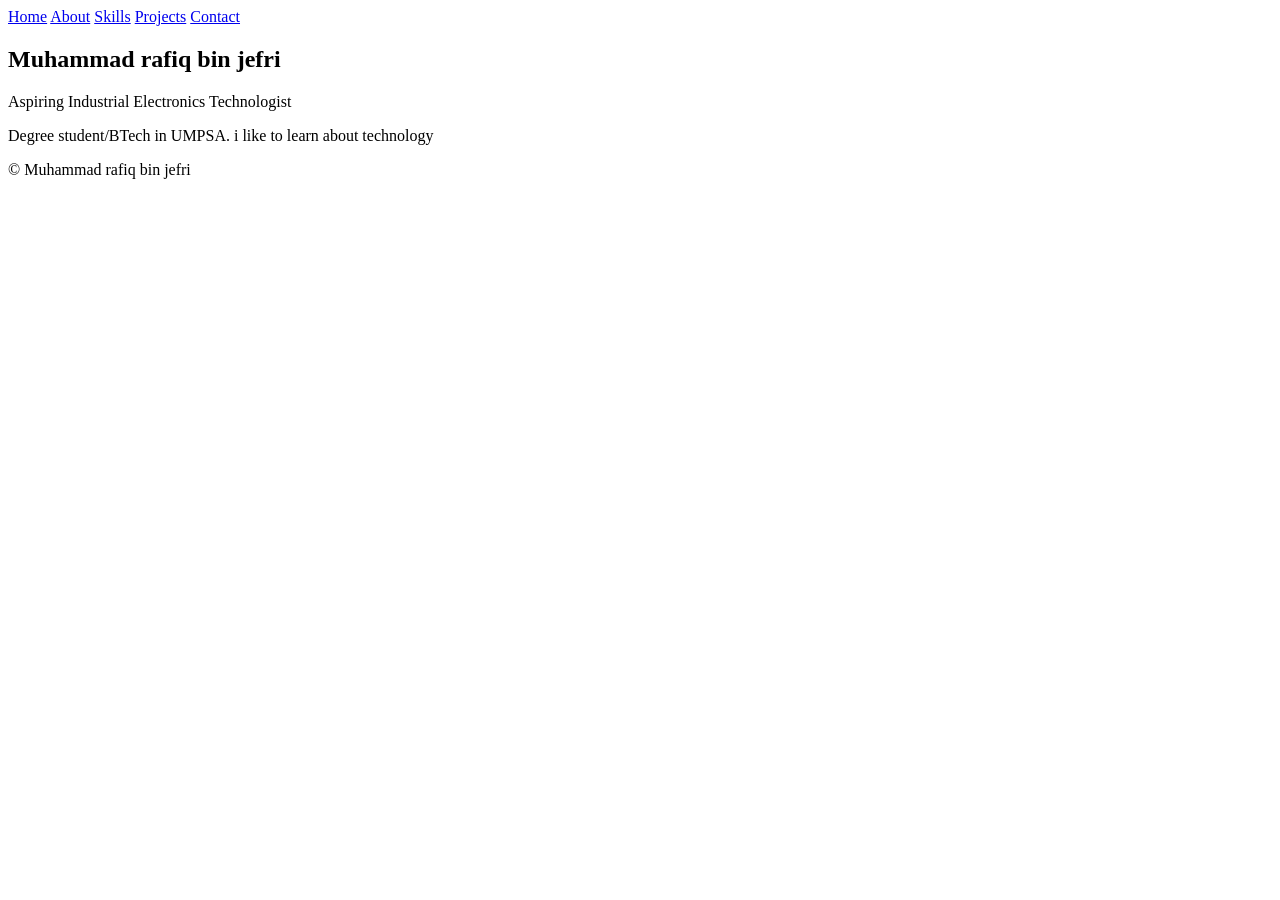
==== index.html @ f6ed3eec "Fix language and title" ====
<!DOCTYPE html>
<html lang="en">
<head>
  <meta charset="UTF-8">
  <meta name="viewport" content="width=device-width, initial-scale=1.0">
  <title>Muhammad rafiq bin jefri | Home</title>
  <link rel="stylesheet" href="css/style.css">
</head>
<body>
  <header>
    <nav>
      <a href="index.html" class="active">Home</a>
      <a href="about.html">About</a>
      <a href="skills.html">Skills</a>
      <a href="projects.html">Projects</a>
      <a href="contact.html">Contact</a>
    </nav>
  </header>

  <main>
    <section class="hero">
      <h1>Muhammad rafiq bin jefri</h1>
      <p id="greeting"></p>
      <p>Aspiring Industrial Electronics Technologist</p>
      <p>Degree student/BTech in UMPSA. i like to learn about technology</p>
    </section>
  </main>

  <footer>
    <p>&copy; <span id="year"></span> Muhammad rafiq bin jefri</p>
  </footer>

  <script src="js/script.js"></script>
</body>
</html>
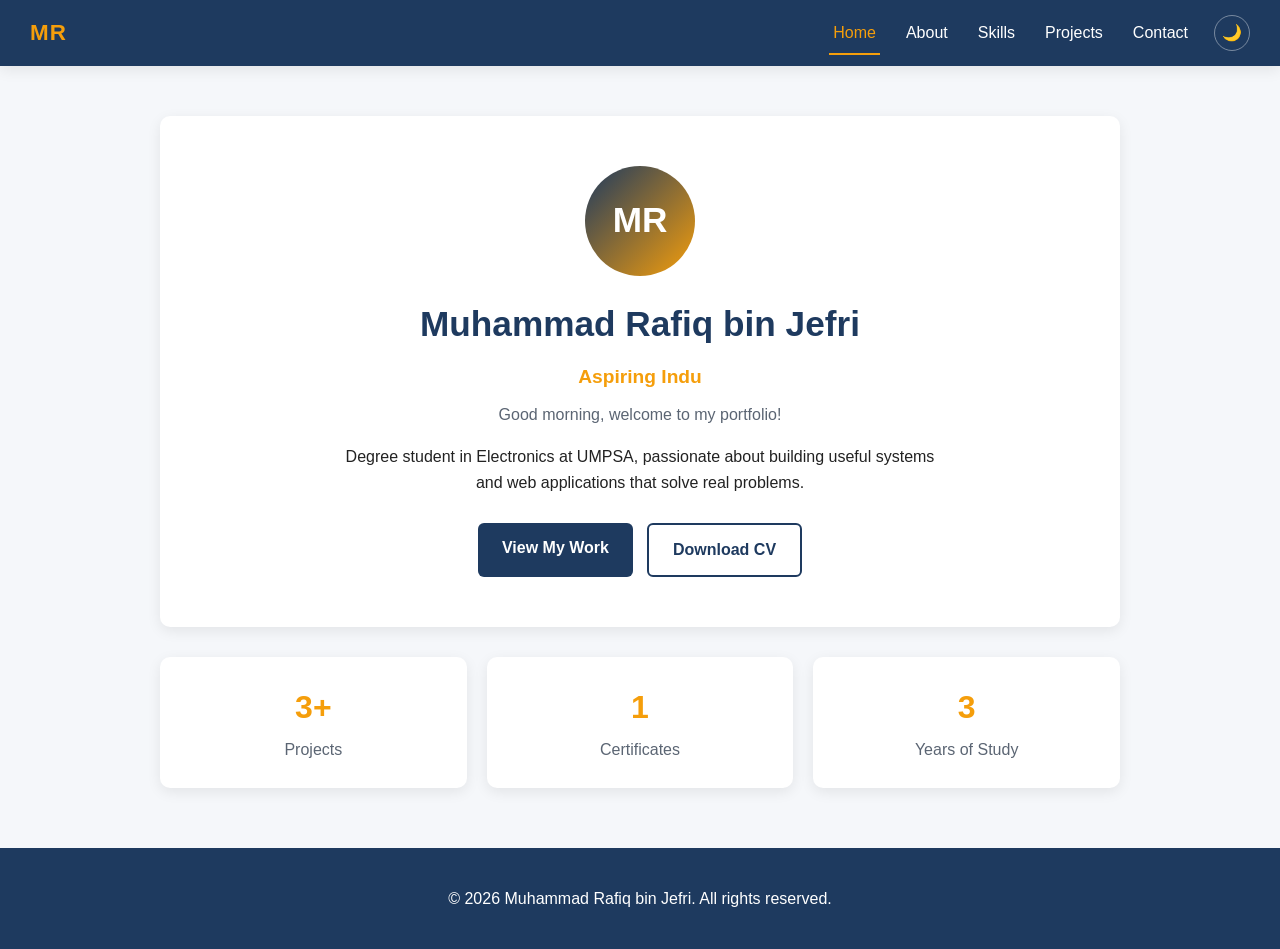
==== commit 02b7f223: "Redesign home page with dark mode, menu and typing effect" ====
--- a/index.html
+++ b/index.html
@@ -3,31 +3,59 @@
 <head>
   <meta charset="UTF-8">
   <meta name="viewport" content="width=device-width, initial-scale=1.0">
-  <title>Muhammad rafiq bin jefri | Home</title>
+  <title>Muhammad Rafiq bin Jefri | Home</title>
   <link rel="stylesheet" href="css/style.css">
 </head>
 <body>
   <header>
-    <nav>
-      <a href="index.html" class="active">Home</a>
-      <a href="about.html">About</a>
-      <a href="skills.html">Skills</a>
-      <a href="projects.html">Projects</a>
-      <a href="contact.html">Contact</a>
+    <nav class="navbar">
+      <a href="index.html" class="logo">MR</a>
+      <button class="menu-toggle" id="menuToggle" aria-label="Toggle menu" aria-expanded="false">&#9776;</button>
+      <div class="nav-links" id="navLinks">
+        <a href="index.html" class="active">Home</a>
+        <a href="about.html">About</a>
+        <a href="skills.html">Skills</a>
+        <a href="projects.html">Projects</a>
+        <a href="contact.html">Contact</a>
+        <button class="theme-toggle" id="themeToggle" aria-label="Toggle dark mode">🌙</button>
+      </div>
     </nav>
   </header>
 
   <main>
     <section class="hero">
-      <h1>Muhammad rafiq bin jefri</h1>
-      <p id="greeting"></p>
-      <p>Aspiring Industrial Electronics Technologist</p>
-      <p>Degree student/BTech in UMPSA. i like to learn about technology</p>
+      <div class="avatar">MR</div>
+      <h1>Muhammad Rafiq bin Jefri</h1>
+      <p class="typing-text"><span id="typing"></span></p>
+      <p class="greeting" id="greeting"></p>
+      <p class="intro">
+        Degree student in Electronics at UMPSA, passionate about building
+        useful systems and web applications that solve real problems.
+      </p>
+      <div class="cta">
+        <a href="projects.html" class="btn btn-primary">View My Work</a>
+        <a href="docs/resume.pdf" class="btn btn-outline" download>Download CV</a>
+      </div>
+    </section>
+
+    <section class="highlights">
+      <div class="highlight-card">
+        <h2>3+</h2>
+        <p>Projects</p>
+      </div>
+      <div class="highlight-card">
+        <h2>1</h2>
+        <p>Certificates</p>
+      </div>
+      <div class="highlight-card">
+        <h2>3</h2>
+        <p>Years of Study</p>
+      </div>
     </section>
   </main>
 
   <footer>
-    <p>&copy; <span id="year"></span> Muhammad rafiq bin jefri</p>
+    <p>&copy; <span id="year"></span> Muhammad Rafiq bin Jefri. All rights reserved.</p>
   </footer>
 
   <script src="js/script.js"></script>
--- a/css/style.css
+++ b/css/style.css
@@ -0,0 +1,357 @@
+/* ===== Variables and theme ===== */
+:root {
+  --primary: #1e3a5f;
+  --accent: #f59e0b;
+  --bg: #f5f7fa;
+  --card: #ffffff;
+  --text: #222222;
+  --muted: #5b6573;
+  --shadow: 0 4px 14px rgba(0, 0, 0, 0.08);
+  --radius: 10px;
+}
+
+body.dark {
+  --primary: #0f1f33;
+  --accent: #fbbf24;
+  --bg: #0b1420;
+  --card: #15243a;
+  --text: #e6edf5;
+  --muted: #9fb0c3;
+  --shadow: 0 4px 14px rgba(0, 0, 0, 0.4);
+}
+
+/* ===== Base ===== */
+* {
+  box-sizing: border-box;
+}
+
+body {
+  font-family: "Poppins", Arial, sans-serif;
+  background: var(--bg);
+  color: var(--text);
+  margin: 0;
+  line-height: 1.6;
+  transition: background 0.3s ease, color 0.3s ease;
+}
+
+a {
+  transition: color 0.3s ease;
+}
+
+/* ===== Navbar ===== */
+header {
+  position: sticky;
+  top: 0;
+  z-index: 100;
+}
+
+.navbar {
+  display: flex;
+  justify-content: space-between;
+  align-items: center;
+  background: var(--primary);
+  padding: 14px 30px;
+  box-shadow: var(--shadow);
+}
+
+.logo {
+  color: var(--accent);
+  font-weight: 700;
+  font-size: 1.4em;
+  text-decoration: none;
+  letter-spacing: 1px;
+}
+
+.nav-links {
+  display: flex;
+  align-items: center;
+  gap: 22px;
+}
+
+.nav-links a {
+  color: white;
+  text-decoration: none;
+  font-weight: 500;
+  padding: 6px 4px;
+  position: relative;
+}
+
+.nav-links a::after {
+  content: "";
+  position: absolute;
+  left: 0;
+  bottom: -3px;
+  width: 0;
+  height: 2px;
+  background: var(--accent);
+  transition: width 0.3s ease;
+}
+
+.nav-links a:hover::after,
+.nav-links a.active::after {
+  width: 100%;
+}
+
+.nav-links a:hover,
+.nav-links a.active {
+  color: var(--accent);
+}
+
+.theme-toggle {
+  background: none;
+  border: 1px solid rgba(255, 255, 255, 0.4);
+  border-radius: 50%;
+  width: 36px;
+  height: 36px;
+  cursor: pointer;
+  font-size: 1rem;
+  transition: transform 0.3s ease, background 0.3s ease;
+}
+
+.theme-toggle:hover {
+  transform: rotate(20deg);
+  background: rgba(255, 255, 255, 0.1);
+}
+
+.menu-toggle {
+  display: none;
+  background: none;
+  border: none;
+  color: white;
+  font-size: 1.8rem;
+  cursor: pointer;
+}
+
+/* ===== Main layout ===== */
+main {
+  max-width: 1000px;
+  margin: 50px auto;
+  padding: 0 20px;
+}
+
+/* ===== Hero ===== */
+.hero {
+  background: var(--card);
+  border-radius: var(--radius);
+  box-shadow: var(--shadow);
+  padding: 50px 40px;
+  text-align: center;
+  transition: transform 0.3s ease;
+}
+
+.hero:hover {
+  transform: translateY(-4px);
+}
+
+.avatar {
+  width: 110px;
+  height: 110px;
+  margin: 0 auto 20px;
+  border-radius: 50%;
+  background: linear-gradient(135deg, var(--primary), var(--accent));
+  color: white;
+  font-size: 2.2rem;
+  font-weight: 700;
+  display: flex;
+  align-items: center;
+  justify-content: center;
+}
+
+.hero h1 {
+  color: var(--primary);
+  margin: 0 0 10px;
+  font-size: 2.2rem;
+}
+
+body.dark .hero h1 {
+  color: var(--text);
+}
+
+.typing-text {
+  font-size: 1.2rem;
+  color: var(--accent);
+  font-weight: 600;
+  min-height: 1.8em;
+  margin: 0;
+}
+
+.greeting {
+  color: var(--muted);
+  margin: 6px 0 16px;
+}
+
+.intro {
+  max-width: 600px;
+  margin: 0 auto 28px;
+}
+
+.cta {
+  display: flex;
+  justify-content: center;
+  flex-wrap: wrap;
+  gap: 14px;
+}
+
+/* ===== Buttons ===== */
+.btn {
+  display: inline-block;
+  padding: 12px 24px;
+  border-radius: 6px;
+  text-decoration: none;
+  font-weight: 600;
+  transition: transform 0.2s ease, background 0.3s ease, color 0.3s ease;
+}
+
+.btn:hover {
+  transform: translateY(-3px);
+}
+
+.btn-primary {
+  background: var(--primary);
+  color: white;
+}
+
+.btn-primary:hover {
+  background: var(--accent);
+  color: var(--primary);
+}
+
+.btn-outline {
+  border: 2px solid var(--primary);
+  color: var(--primary);
+}
+
+body.dark .btn-outline {
+  border-color: var(--accent);
+  color: var(--accent);
+}
+
+.btn-outline:hover {
+  background: var(--primary);
+  color: white;
+}
+
+/* ===== Highlights ===== */
+.highlights {
+  display: grid;
+  grid-template-columns: repeat(3, 1fr);
+  gap: 20px;
+  margin-top: 30px;
+}
+
+.highlight-card {
+  background: var(--card);
+  border-radius: var(--radius);
+  box-shadow: var(--shadow);
+  padding: 25px;
+  text-align: center;
+  transition: transform 0.3s ease;
+}
+
+.highlight-card:hover {
+  transform: translateY(-6px);
+}
+
+.highlight-card h2 {
+  color: var(--accent);
+  font-size: 2rem;
+  margin: 0;
+}
+
+.highlight-card p {
+  color: var(--muted);
+  margin: 4px 0 0;
+}
+
+/* ===== Card (used on About page) ===== */
+.card {
+  background: var(--card);
+  padding: 30px;
+  border-radius: var(--radius);
+  box-shadow: var(--shadow);
+}
+
+.card h1,
+.card h2 {
+  color: var(--primary);
+}
+
+body.dark .card h1,
+body.dark .card h2 {
+  color: var(--accent);
+}
+
+.card button {
+  background: var(--primary);
+  color: white;
+  border: none;
+  padding: 10px 18px;
+  border-radius: 6px;
+  cursor: pointer;
+  transition: background 0.3s ease;
+}
+
+.card button:hover {
+  background: var(--accent);
+  color: var(--primary);
+}
+
+.hidden {
+  display: none;
+}
+
+/* ===== Footer ===== */
+footer {
+  background: var(--primary);
+  color: white;
+  text-align: center;
+  padding: 22px;
+  margin-top: 60px;
+}
+
+/* ===== Responsive ===== */
+@media (max-width: 768px) {
+  .menu-toggle {
+    display: block;
+  }
+
+  .nav-links {
+    display: none;
+    flex-direction: column;
+    width: 100%;
+    padding-top: 15px;
+    align-items: flex-start;
+    gap: 12px;
+  }
+
+  .nav-links.open {
+    display: flex;
+  }
+
+  .navbar {
+    flex-wrap: wrap;
+  }
+
+  .highlights {
+    grid-template-columns: 1fr;
+  }
+
+  .hero {
+    padding: 35px 25px;
+  }
+}
+
+@media (max-width: 480px) {
+  .navbar {
+    padding: 12px 18px;
+  }
+
+  .hero h1 {
+    font-size: 1.6rem;
+  }
+
+  .btn {
+    width: 100%;
+    text-align: center;
+  }
+}
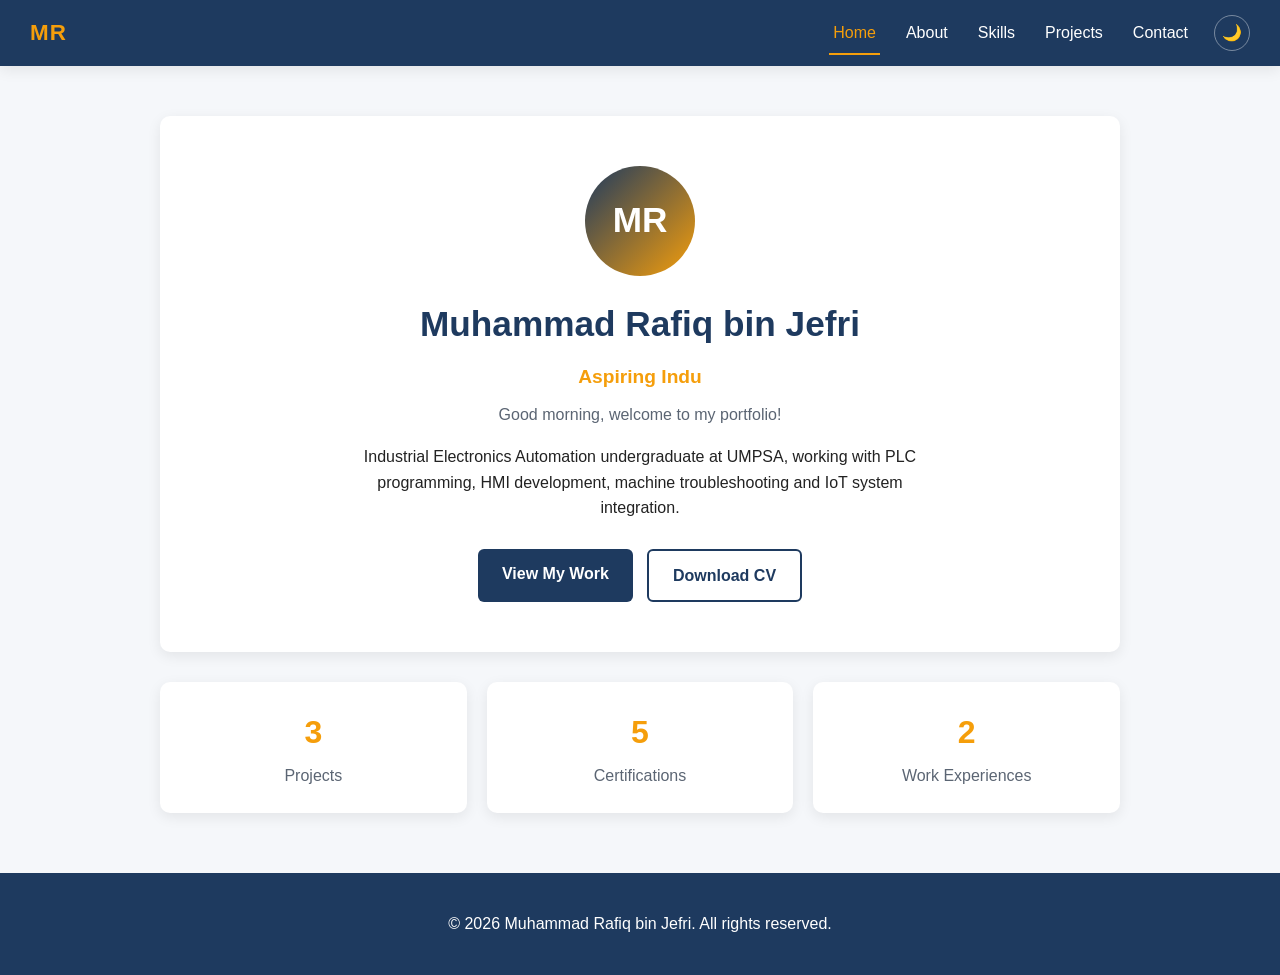
==== commit be50c28c: "Update all pages with latest design and resume details" ====
--- a/index.html
+++ b/index.html
@@ -29,8 +29,8 @@
       <p class="typing-text"><span id="typing"></span></p>
       <p class="greeting" id="greeting"></p>
       <p class="intro">
-        Degree student in Electronics at UMPSA, passionate about building
-        useful systems and web applications that solve real problems.
+        Industrial Electronics Automation undergraduate at UMPSA, working with PLC programming,
+        HMI development, machine troubleshooting and IoT system integration.
       </p>
       <div class="cta">
         <a href="projects.html" class="btn btn-primary">View My Work</a>
@@ -40,16 +40,16 @@
 
     <section class="highlights">
       <div class="highlight-card">
-        <h2>3+</h2>
+        <h2>3</h2>
         <p>Projects</p>
       </div>
       <div class="highlight-card">
-        <h2>1</h2>
-        <p>Certificates</p>
+        <h2>5</h2>
+        <p>Certifications</p>
       </div>
       <div class="highlight-card">
-        <h2>3</h2>
-        <p>Years of Study</p>
+        <h2>2</h2>
+        <p>Work Experiences</p>
       </div>
     </section>
   </main>
--- a/css/style.css
+++ b/css/style.css
@@ -129,7 +129,7 @@
   padding: 0 20px;
 }
 
-/* ===== Hero ===== */
+/* ===== Hero (home) ===== */
 .hero {
   background: var(--card);
   border-radius: var(--radius);
@@ -231,7 +231,7 @@
   color: white;
 }
 
-/* ===== Highlights ===== */
+/* ===== Highlights (home) ===== */
 .highlights {
   display: grid;
   grid-template-columns: repeat(3, 1fr);
@@ -263,12 +263,13 @@
   margin: 4px 0 0;
 }
 
-/* ===== Card (used on About page) ===== */
+/* ===== Card ===== */
 .card {
   background: var(--card);
   padding: 30px;
   border-radius: var(--radius);
   box-shadow: var(--shadow);
+  margin-bottom: 24px;
 }
 
 .card h1,
@@ -279,6 +280,40 @@
 body.dark .card h1,
 body.dark .card h2 {
   color: var(--accent);
+}
+
+.card h3 {
+  color: var(--primary);
+  margin: 18px 0 6px;
+}
+
+body.dark .card h3 {
+  color: var(--accent);
+}
+
+.card p,
+.card li {
+  color: var(--text);
+}
+
+.card ul,
+.card ol {
+  padding-left: 22px;
+}
+
+.card li {
+  margin-bottom: 8px;
+}
+
+.card img.profile-photo {
+  display: block;
+  width: 140px;
+  height: 140px;
+  border-radius: 50%;
+  object-fit: cover;
+  object-position: center 30%;
+  margin: 0 auto 20px;
+  border: 4px solid var(--accent);
 }
 
 .card button {
@@ -296,8 +331,432 @@
   color: var(--primary);
 }
 
+/* ===== Timeline and chips ===== */
+.card .timeline {
+  list-style: none;
+  padding-left: 0;
+  border-left: 3px solid var(--accent);
+  margin-left: 8px;
+}
+
+.card .timeline li {
+  position: relative;
+  padding-left: 22px;
+  margin-bottom: 18px;
+}
+
+.card .timeline li::before {
+  content: "";
+  position: absolute;
+  left: -9px;
+  top: 6px;
+  width: 14px;
+  height: 14px;
+  border-radius: 50%;
+  background: var(--primary);
+}
+
+body.dark .card .timeline li::before {
+  background: var(--accent);
+}
+
+.card .chips {
+  display: flex;
+  flex-wrap: wrap;
+  gap: 8px;
+  list-style: none;
+  padding: 0;
+}
+
+.card .chips li {
+  background: var(--bg);
+  color: var(--primary);
+  padding: 6px 12px;
+  border-radius: 20px;
+  font-size: 0.9rem;
+  margin: 0;
+}
+
+body.dark .card .chips li {
+  color: var(--accent);
+}
+
+.meta {
+  color: var(--muted);
+  font-size: 0.95rem;
+  margin: 0;
+}
+
 .hidden {
   display: none;
+}
+
+/* ===== Shared page styles ===== */
+.page-header {
+  text-align: center;
+  margin-bottom: 30px;
+}
+
+.page-header h1 {
+  color: var(--primary);
+  font-size: 2.2rem;
+  margin: 0 0 8px;
+}
+
+body.dark .page-header h1 {
+  color: var(--accent);
+}
+
+.page-header p {
+  color: var(--muted);
+  margin: 0;
+}
+
+.section-title {
+  color: var(--primary);
+  margin-top: 0;
+}
+
+body.dark .section-title {
+  color: var(--accent);
+}
+
+.read-more-text {
+  margin-top: 15px;
+}
+
+/* ===== Tabs and filter buttons ===== */
+.tabs {
+  display: flex;
+  justify-content: center;
+  flex-wrap: wrap;
+  gap: 10px;
+  margin-bottom: 25px;
+}
+
+.tab-btn {
+  background: var(--card);
+  color: var(--primary);
+  border: 2px solid var(--primary);
+  padding: 10px 22px;
+  border-radius: 30px;
+  font-family: inherit;
+  font-weight: 600;
+  cursor: pointer;
+  transition: background 0.3s ease, color 0.3s ease, transform 0.2s ease;
+}
+
+.tab-btn:hover {
+  transform: translateY(-2px);
+}
+
+.tab-btn:hover,
+.tab-btn.active {
+  background: var(--primary);
+  color: white;
+}
+
+body.dark .tab-btn {
+  color: var(--accent);
+  border-color: var(--accent);
+}
+
+body.dark .tab-btn:hover,
+body.dark .tab-btn.active {
+  background: var(--accent);
+  color: var(--primary);
+}
+
+/* ===== Skill bars ===== */
+.skill {
+  margin-bottom: 22px;
+}
+
+.skill-info {
+  display: flex;
+  justify-content: space-between;
+  font-weight: 600;
+  margin-bottom: 6px;
+  color: var(--text);
+}
+
+.skill-bar {
+  height: 12px;
+  background: var(--bg);
+  border-radius: 10px;
+  overflow: hidden;
+}
+
+.skill-fill {
+  height: 100%;
+  width: 0;
+  border-radius: 10px;
+  background: linear-gradient(90deg, var(--primary), var(--accent));
+  transition: width 1.2s ease;
+}
+
+/* ===== Table ===== */
+.table-wrap {
+  overflow-x: auto;
+}
+
+table {
+  width: 100%;
+  border-collapse: collapse;
+}
+
+th,
+td {
+  padding: 12px;
+  text-align: left;
+  border-bottom: 1px solid var(--bg);
+  color: var(--text);
+}
+
+th {
+  background: var(--primary);
+  color: white;
+}
+
+tr:hover td {
+  background: var(--bg);
+}
+
+/* ===== Project grid ===== */
+.project-grid {
+  display: grid;
+  grid-template-columns: repeat(3, 1fr);
+  gap: 24px;
+}
+
+.project-card {
+  background: var(--card);
+  border-radius: var(--radius);
+  box-shadow: var(--shadow);
+  overflow: hidden;
+  cursor: pointer;
+  transition: transform 0.3s ease, box-shadow 0.3s ease;
+}
+
+.project-card:hover {
+  transform: translateY(-6px);
+  box-shadow: 0 10px 24px rgba(0, 0, 0, 0.15);
+}
+
+.project-card.hidden {
+  display: none;
+}
+
+.project-thumb {
+  height: 160px;
+  display: flex;
+  align-items: center;
+  justify-content: center;
+  font-size: 3rem;
+}
+
+.thumb-1 { background: linear-gradient(135deg, #1e3a5f, #3b82f6); }
+.thumb-2 { background: linear-gradient(135deg, #f59e0b, #ef4444); }
+.thumb-3 { background: linear-gradient(135deg, #10b981, #1e3a5f); }
+.thumb-4 { background: linear-gradient(135deg, #7c3aed, #1e3a5f); }
+
+.project-body {
+  padding: 18px;
+}
+
+.project-body h3 {
+  color: var(--primary);
+  margin: 0 0 6px;
+}
+
+body.dark .project-body h3 {
+  color: var(--accent);
+}
+
+.project-body p {
+  color: var(--muted);
+  margin: 0;
+  font-size: 0.95rem;
+}
+
+.tag {
+  display: inline-block;
+  font-size: 0.75rem;
+  background: var(--bg);
+  color: var(--primary);
+  padding: 3px 10px;
+  border-radius: 20px;
+  margin-top: 12px;
+  font-weight: 600;
+}
+
+body.dark .tag {
+  color: var(--accent);
+}
+
+/* ===== Modal ===== */
+.modal {
+  position: fixed;
+  inset: 0;
+  background: rgba(0, 0, 0, 0.6);
+  display: flex;
+  align-items: center;
+  justify-content: center;
+  padding: 20px;
+  z-index: 200;
+}
+
+.modal.hidden {
+  display: none;
+}
+
+.modal-content {
+  background: var(--card);
+  color: var(--text);
+  max-width: 560px;
+  width: 100%;
+  border-radius: var(--radius);
+  padding: 30px;
+  position: relative;
+  max-height: 90vh;
+  overflow-y: auto;
+  animation: popIn 0.3s ease;
+}
+
+@keyframes popIn {
+  from { transform: scale(0.9); opacity: 0; }
+  to { transform: scale(1); opacity: 1; }
+}
+
+.modal-content h2 {
+  color: var(--primary);
+  margin-top: 0;
+}
+
+body.dark .modal-content h2 {
+  color: var(--accent);
+}
+
+.modal-content p {
+  margin: 8px 0;
+}
+
+.modal-close {
+  position: absolute;
+  top: 10px;
+  right: 16px;
+  background: none;
+  border: none;
+  font-size: 2rem;
+  cursor: pointer;
+  color: var(--text);
+}
+
+/* ===== Contact ===== */
+.contact-grid {
+  display: grid;
+  grid-template-columns: 1fr 1.4fr;
+  gap: 24px;
+}
+
+.contact-list {
+  list-style: none;
+  padding: 0;
+}
+
+.contact-list li {
+  margin-bottom: 14px;
+}
+
+.contact-list a {
+  color: var(--primary);
+  font-weight: 600;
+  text-decoration: none;
+}
+
+body.dark .contact-list a {
+  color: var(--accent);
+}
+
+.contact-list a:hover {
+  text-decoration: underline;
+}
+
+.form-group {
+  margin-bottom: 18px;
+}
+
+.form-group label {
+  display: block;
+  font-weight: 600;
+  margin-bottom: 6px;
+  color: var(--text);
+}
+
+.form-group input,
+.form-group textarea {
+  width: 100%;
+  padding: 12px;
+  border: 1px solid var(--muted);
+  border-radius: 6px;
+  font-family: inherit;
+  font-size: 1rem;
+  background: var(--bg);
+  color: var(--text);
+  transition: border-color 0.3s ease, box-shadow 0.3s ease;
+}
+
+.form-group textarea {
+  min-height: 120px;
+  resize: vertical;
+}
+
+.form-group input:focus,
+.form-group textarea:focus {
+  outline: none;
+  border-color: var(--accent);
+  box-shadow: 0 0 0 3px rgba(245, 158, 11, 0.25);
+}
+
+.form-group input.invalid,
+.form-group textarea.invalid {
+  border-color: #dc2626;
+}
+
+.error {
+  display: block;
+  color: #dc2626;
+  font-size: 0.85rem;
+  min-height: 1.1em;
+  margin-top: 4px;
+}
+
+.success {
+  background: #dcfce7;
+  color: #166534;
+  padding: 14px;
+  border-radius: 6px;
+  margin-top: 16px;
+  font-weight: 600;
+}
+
+.btn-submit {
+  background: var(--primary);
+  color: white;
+  border: none;
+  padding: 12px 28px;
+  border-radius: 6px;
+  font-family: inherit;
+  font-size: 1rem;
+  font-weight: 600;
+  cursor: pointer;
+  transition: background 0.3s ease, color 0.3s ease, transform 0.2s ease;
+}
+
+.btn-submit:hover {
+  background: var(--accent);
+  color: var(--primary);
+  transform: translateY(-2px);
 }
 
 /* ===== Footer ===== */
@@ -339,6 +798,18 @@
   .hero {
     padding: 35px 25px;
   }
+
+  .project-grid {
+    grid-template-columns: repeat(2, 1fr);
+  }
+
+  .contact-grid {
+    grid-template-columns: 1fr;
+  }
+
+  .page-header h1 {
+    font-size: 1.7rem;
+  }
 }
 
 @media (max-width: 480px) {
@@ -354,4 +825,12 @@
     width: 100%;
     text-align: center;
   }
+
+  .project-grid {
+    grid-template-columns: 1fr;
+  }
+
+  .tab-btn {
+    padding: 8px 16px;
+  }
 }
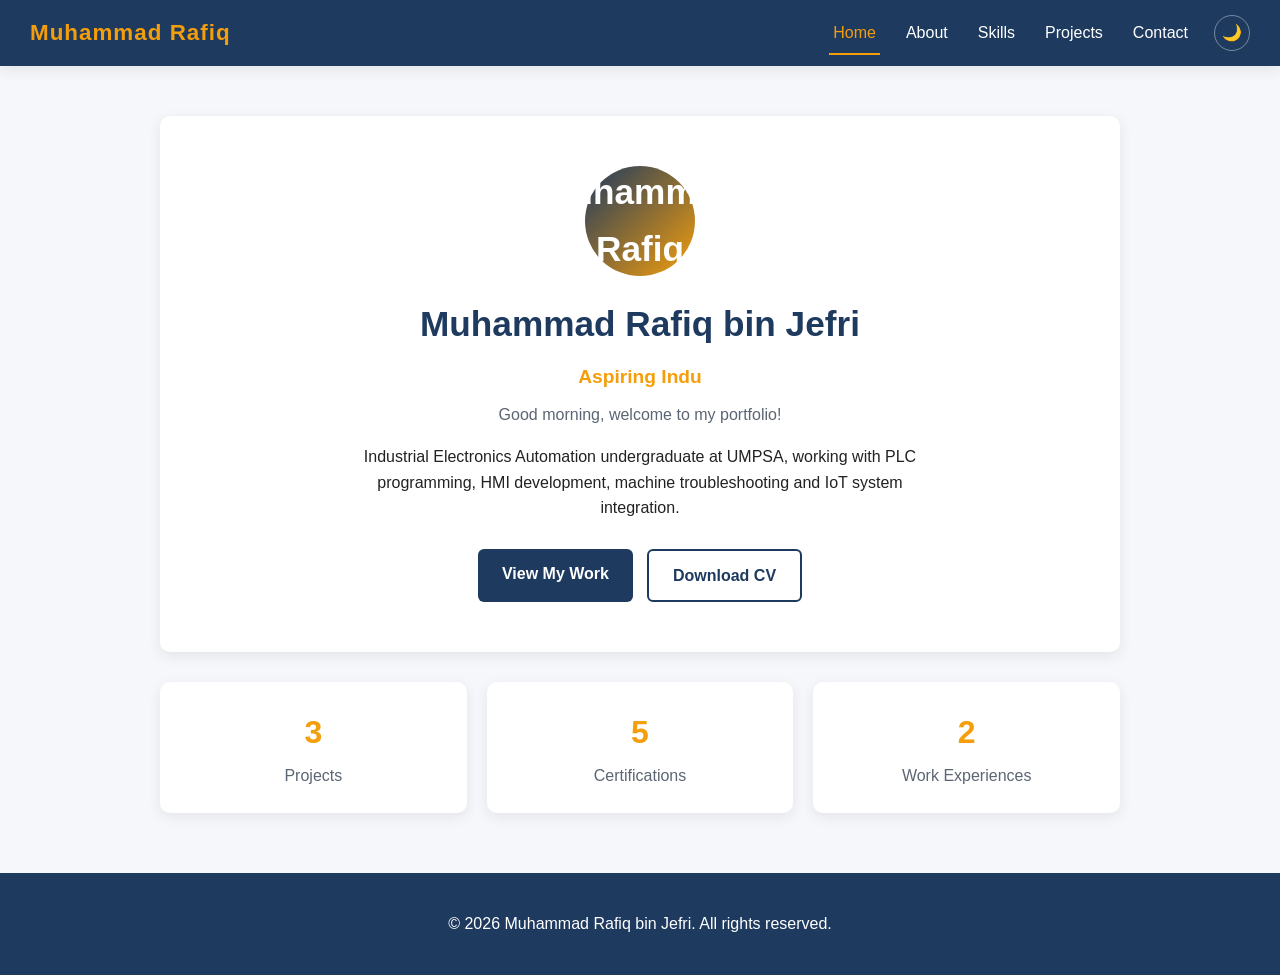
==== commit 006a42ef: "Update portfolio content" ====
--- a/index.html
+++ b/index.html
@@ -9,7 +9,7 @@
 <body>
   <header>
     <nav class="navbar">
-      <a href="index.html" class="logo">MR</a>
+      <a href="index.html" class="logo">Muhammad Rafiq</a>
       <button class="menu-toggle" id="menuToggle" aria-label="Toggle menu" aria-expanded="false">&#9776;</button>
       <div class="nav-links" id="navLinks">
         <a href="index.html" class="active">Home</a>
@@ -24,7 +24,7 @@
 
   <main>
     <section class="hero">
-      <div class="avatar">MR</div>
+      <div class="avatar">Muhammad Rafiq</div>
       <h1>Muhammad Rafiq bin Jefri</h1>
       <p class="typing-text"><span id="typing"></span></p>
       <p class="greeting" id="greeting"></p>
--- a/css/style.css
+++ b/css/style.css
@@ -833,4 +833,7 @@
   .tab-btn {
     padding: 8px 16px;
   }
+}
+#calculator {
+  scroll-margin-top: 90px;
 }
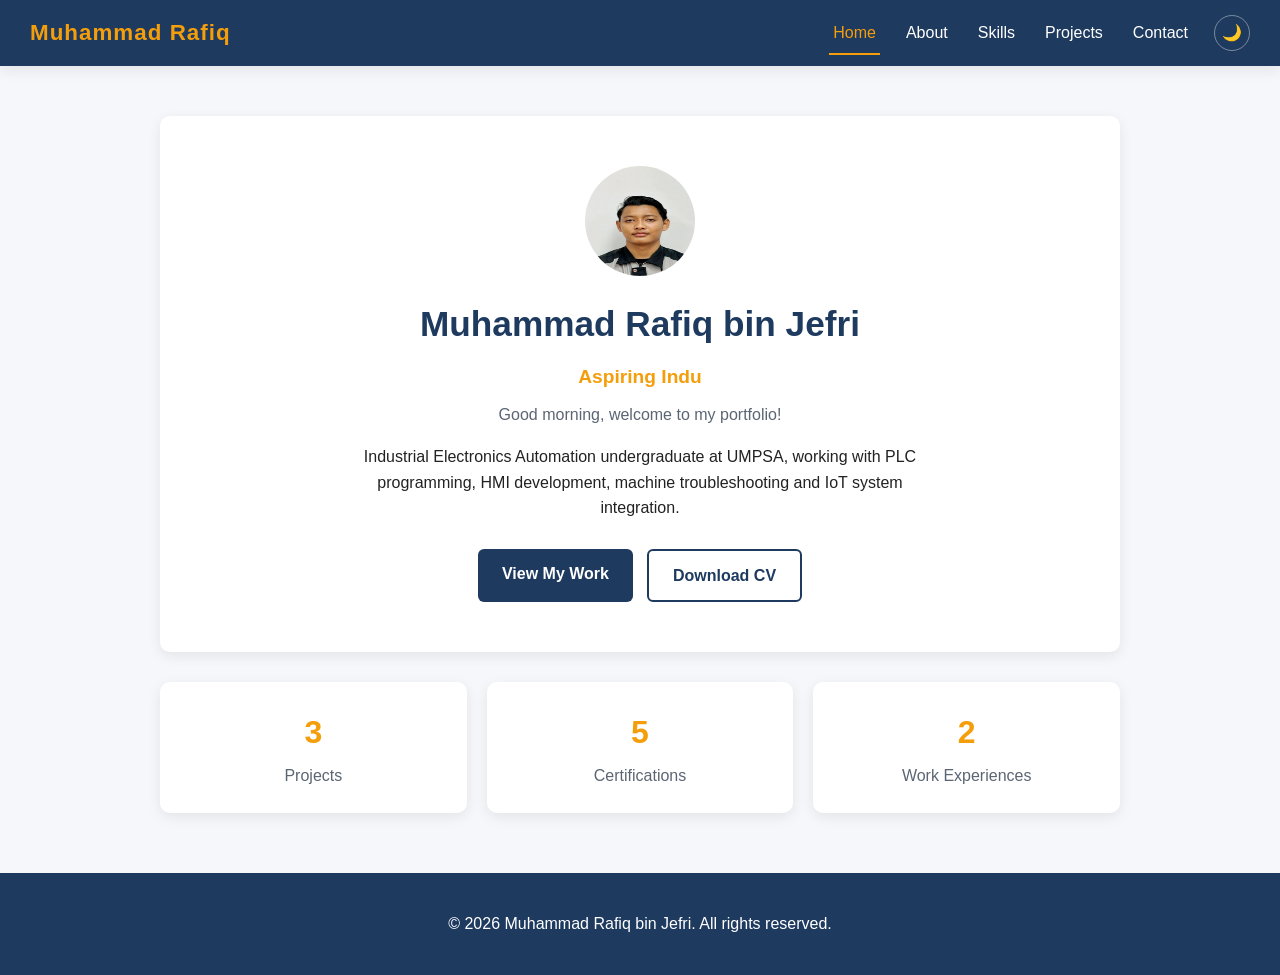
==== commit 03bf1511: "Use profile photo as avatar" ====
--- a/index.html
+++ b/index.html
@@ -24,7 +24,7 @@
 
   <main>
     <section class="hero">
-      <div class="avatar">Muhammad Rafiq</div>
+      <img class="avatar" src="images/profile.jpg" alt="Profile photo of Muhammad Rafiq bin Jefri">
       <h1>Muhammad Rafiq bin Jefri</h1>
       <p class="typing-text"><span id="typing"></span></p>
       <p class="greeting" id="greeting"></p>
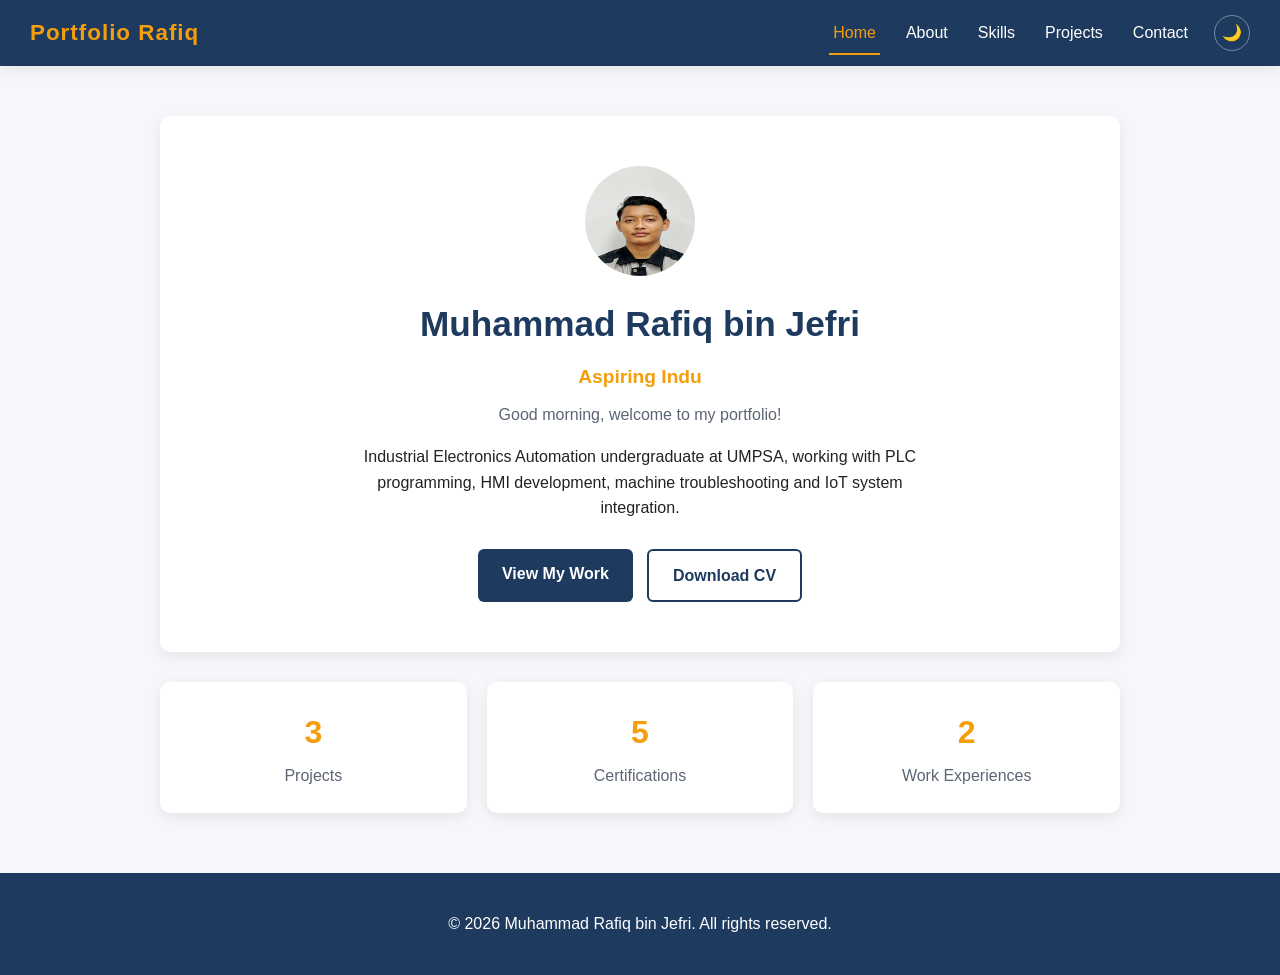
==== commit 7d124068: "Change navbar logo to Portfolio Rafiq" ====
--- a/index.html
+++ b/index.html
@@ -9,7 +9,7 @@
 <body>
   <header>
     <nav class="navbar">
-      <a href="index.html" class="logo">Muhammad Rafiq</a>
+      <a href="index.html" class="logo">Portfolio Rafiq</a>
       <button class="menu-toggle" id="menuToggle" aria-label="Toggle menu" aria-expanded="false">&#9776;</button>
       <div class="nav-links" id="navLinks">
         <a href="index.html" class="active">Home</a>
--- a/css/style.css
+++ b/css/style.css
@@ -836,4 +836,10 @@
 }
 #calculator {
   scroll-margin-top: 90px;
+}
+.project-thumb img {
+  width: 100%;
+  height: 100%;
+  object-fit: cover;
+  display: block;
 }
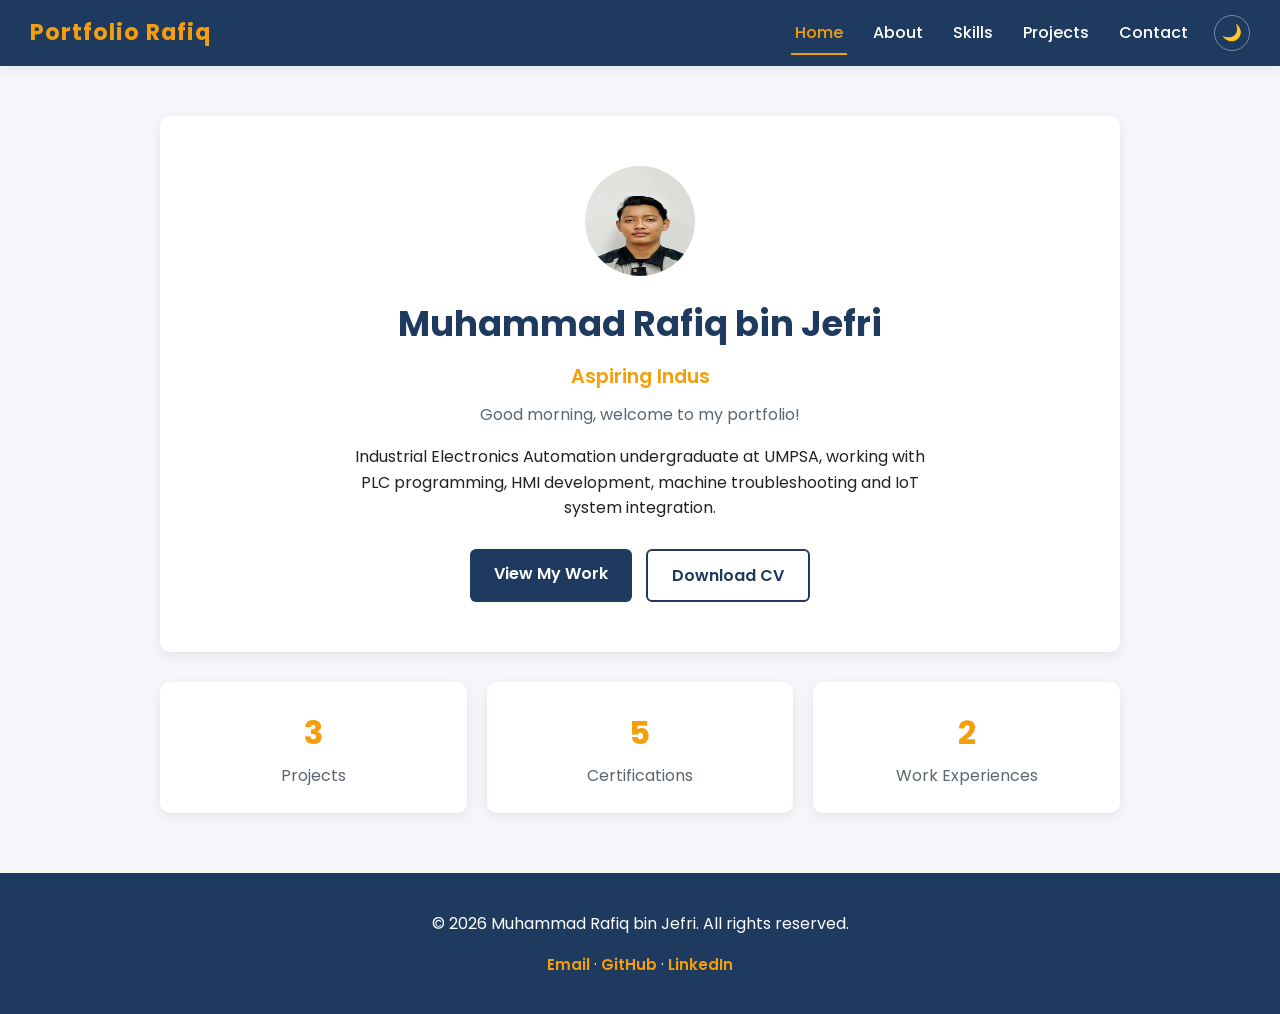
==== commit e601aa57: "Add Google Fonts and social links to footer" ====
--- a/index.html
+++ b/index.html
@@ -5,6 +5,9 @@
   <meta name="viewport" content="width=device-width, initial-scale=1.0">
   <title>Muhammad Rafiq bin Jefri | Home</title>
   <link rel="stylesheet" href="css/style.css">
+  <link rel="preconnect" href="https://fonts.googleapis.com">
+<link rel="preconnect" href="https://fonts.gstatic.com" crossorigin>
+<link href="https://fonts.googleapis.com/css2?family=Poppins:wght@400;500;600;700&display=swap" rel="stylesheet">
 </head>
 <body>
   <header>
@@ -55,8 +58,13 @@
   </main>
 
   <footer>
-    <p>&copy; <span id="year"></span> Muhammad Rafiq bin Jefri. All rights reserved.</p>
-  </footer>
+  <p>&copy; <span id="year"></span> Muhammad Rafiq bin Jefri. All rights reserved.</p>
+  <p class="social">
+    <a href="mailto:rafiqjefri@gmail.com">Email</a> ·
+    <a href="https://github.com/rafiqjep" target="_blank" rel="noopener">GitHub</a> ·
+    <a href="https://www.linkedin.com/in/USERNAME" target="_blank" rel="noopener">LinkedIn</a>
+  </p>
+</footer>
 
   <script src="js/script.js"></script>
 </body>
--- a/css/style.css
+++ b/css/style.css
@@ -842,4 +842,18 @@
   height: 100%;
   object-fit: cover;
   display: block;
+}
+footer .social {
+  margin-top: 8px;
+  font-size: 0.95rem;
+}
+
+footer .social a {
+  color: var(--accent);
+  text-decoration: none;
+  font-weight: 600;
+}
+
+footer .social a:hover {
+  text-decoration: underline;
 }
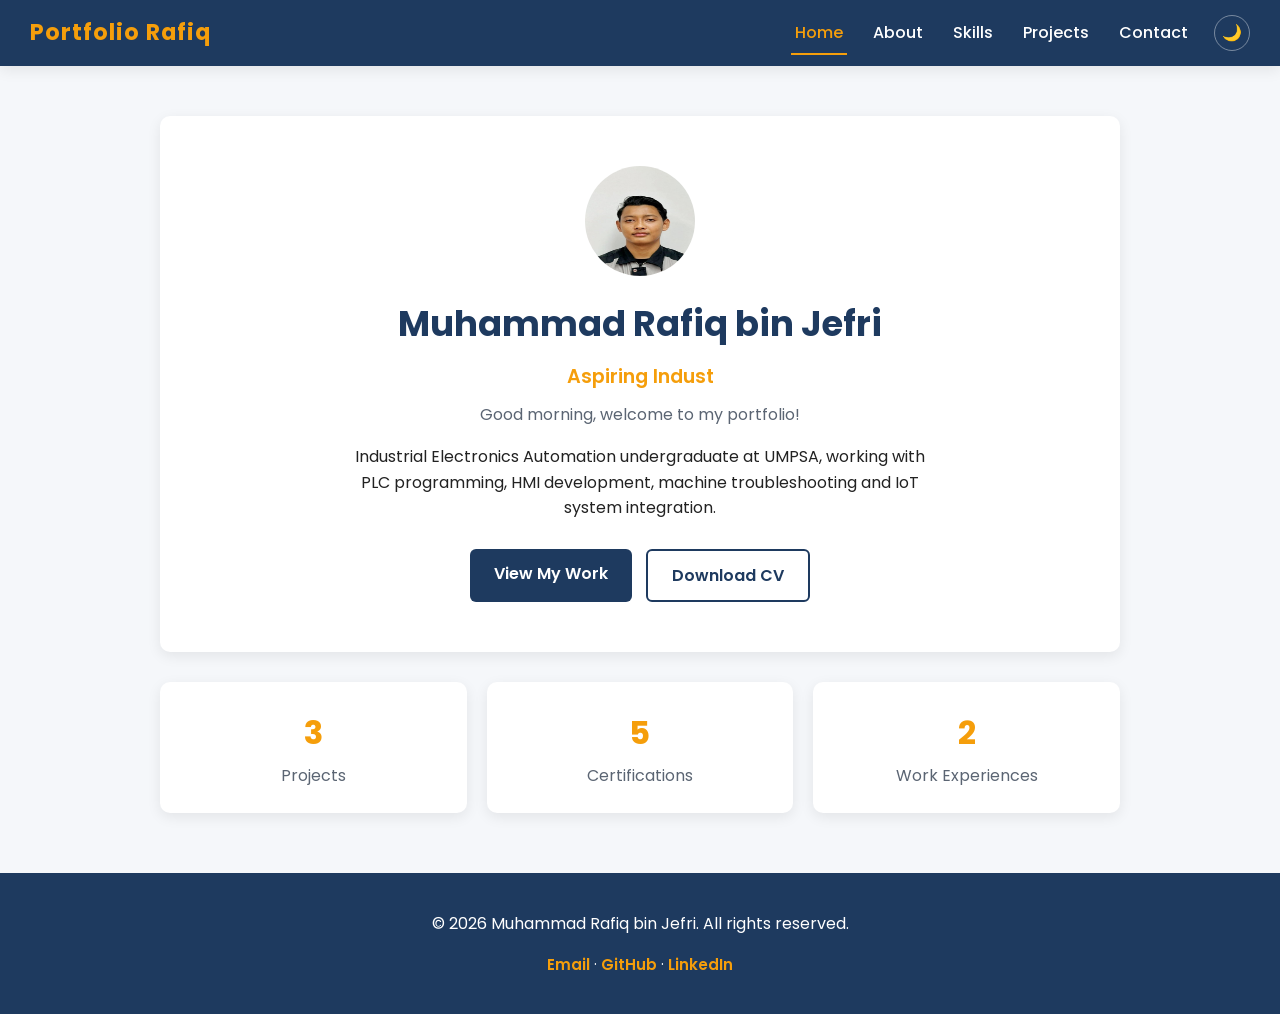
==== commit b98279b0: "Add social links to all page footers" ====
--- a/index.html
+++ b/index.html
@@ -62,7 +62,7 @@
   <p class="social">
     <a href="mailto:rafiqjefri@gmail.com">Email</a> ·
     <a href="https://github.com/rafiqjep" target="_blank" rel="noopener">GitHub</a> ·
-    <a href="https://www.linkedin.com/in/USERNAME" target="_blank" rel="noopener">LinkedIn</a>
+    <a href="https://www.linkedin.com/in/Muhammadrafiqbinjefri" target="_blank" rel="noopener">LinkedIn</a>
   </p>
 </footer>
 
